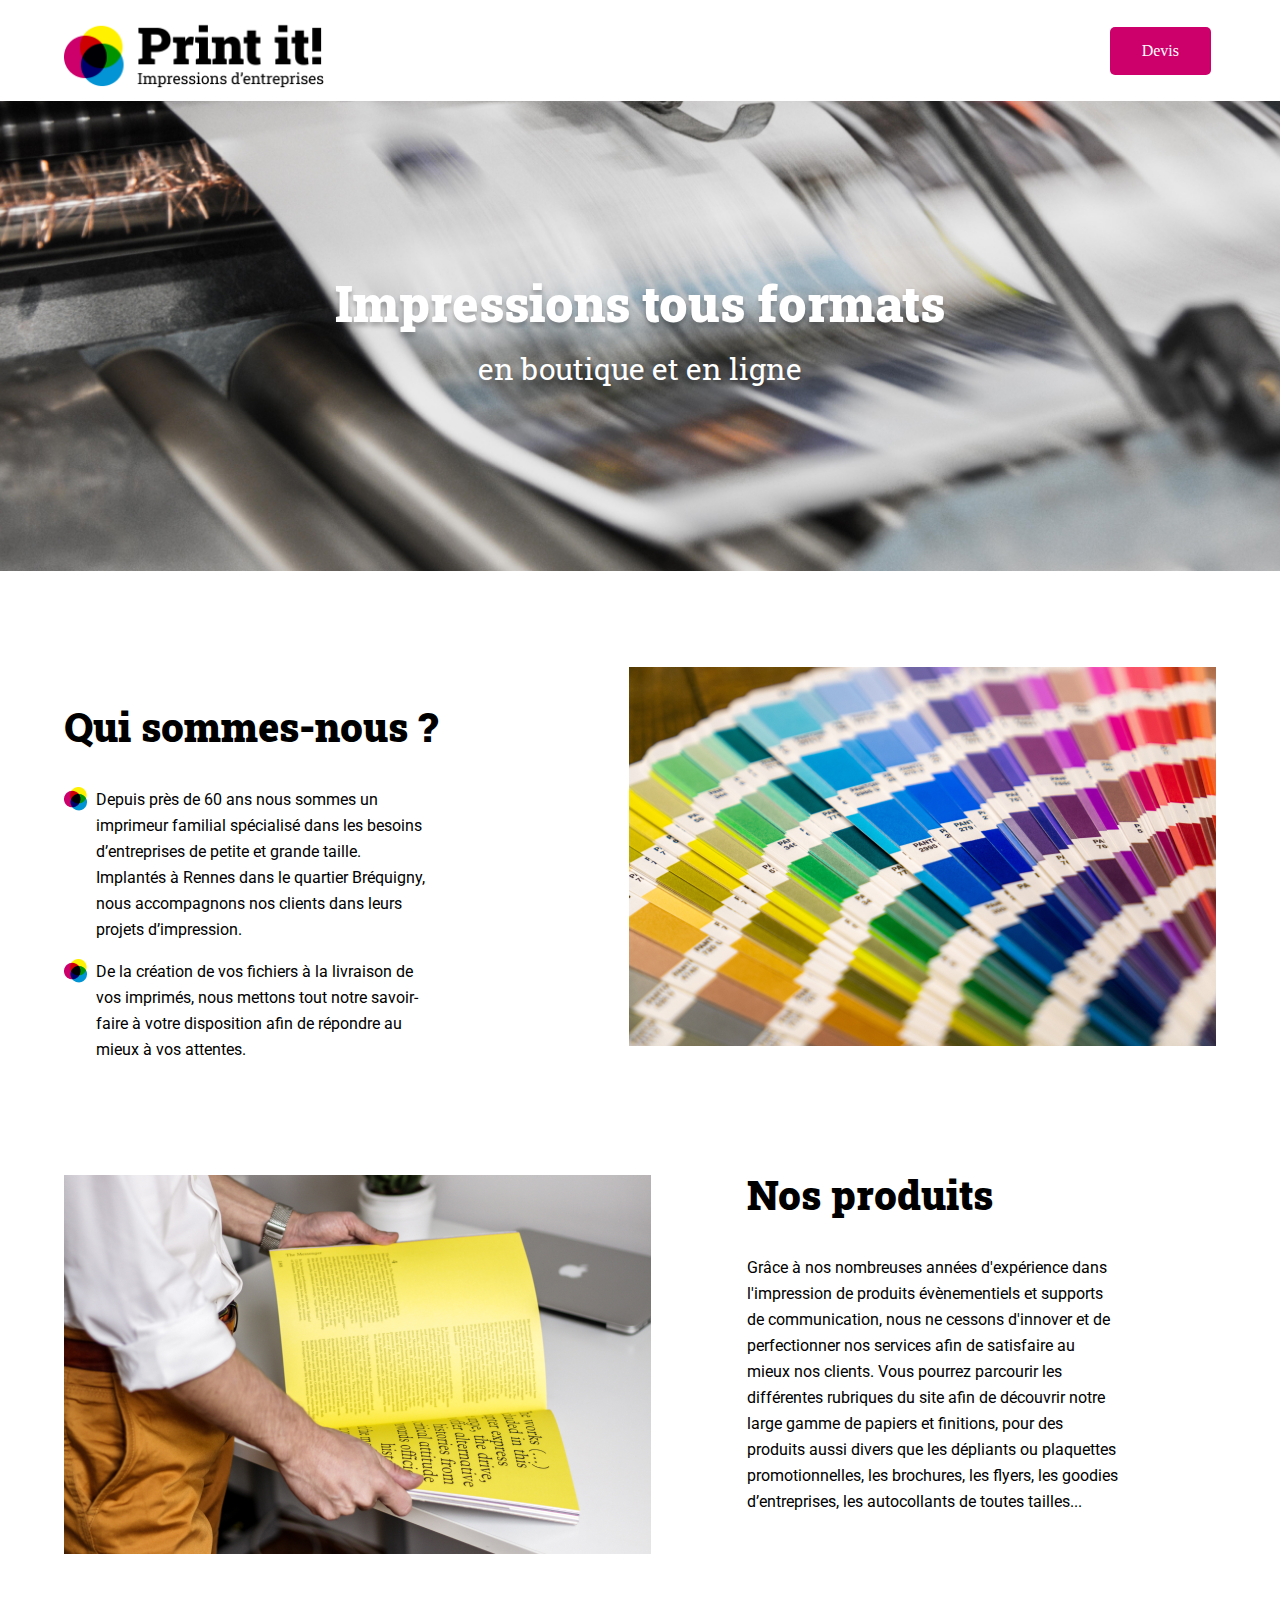
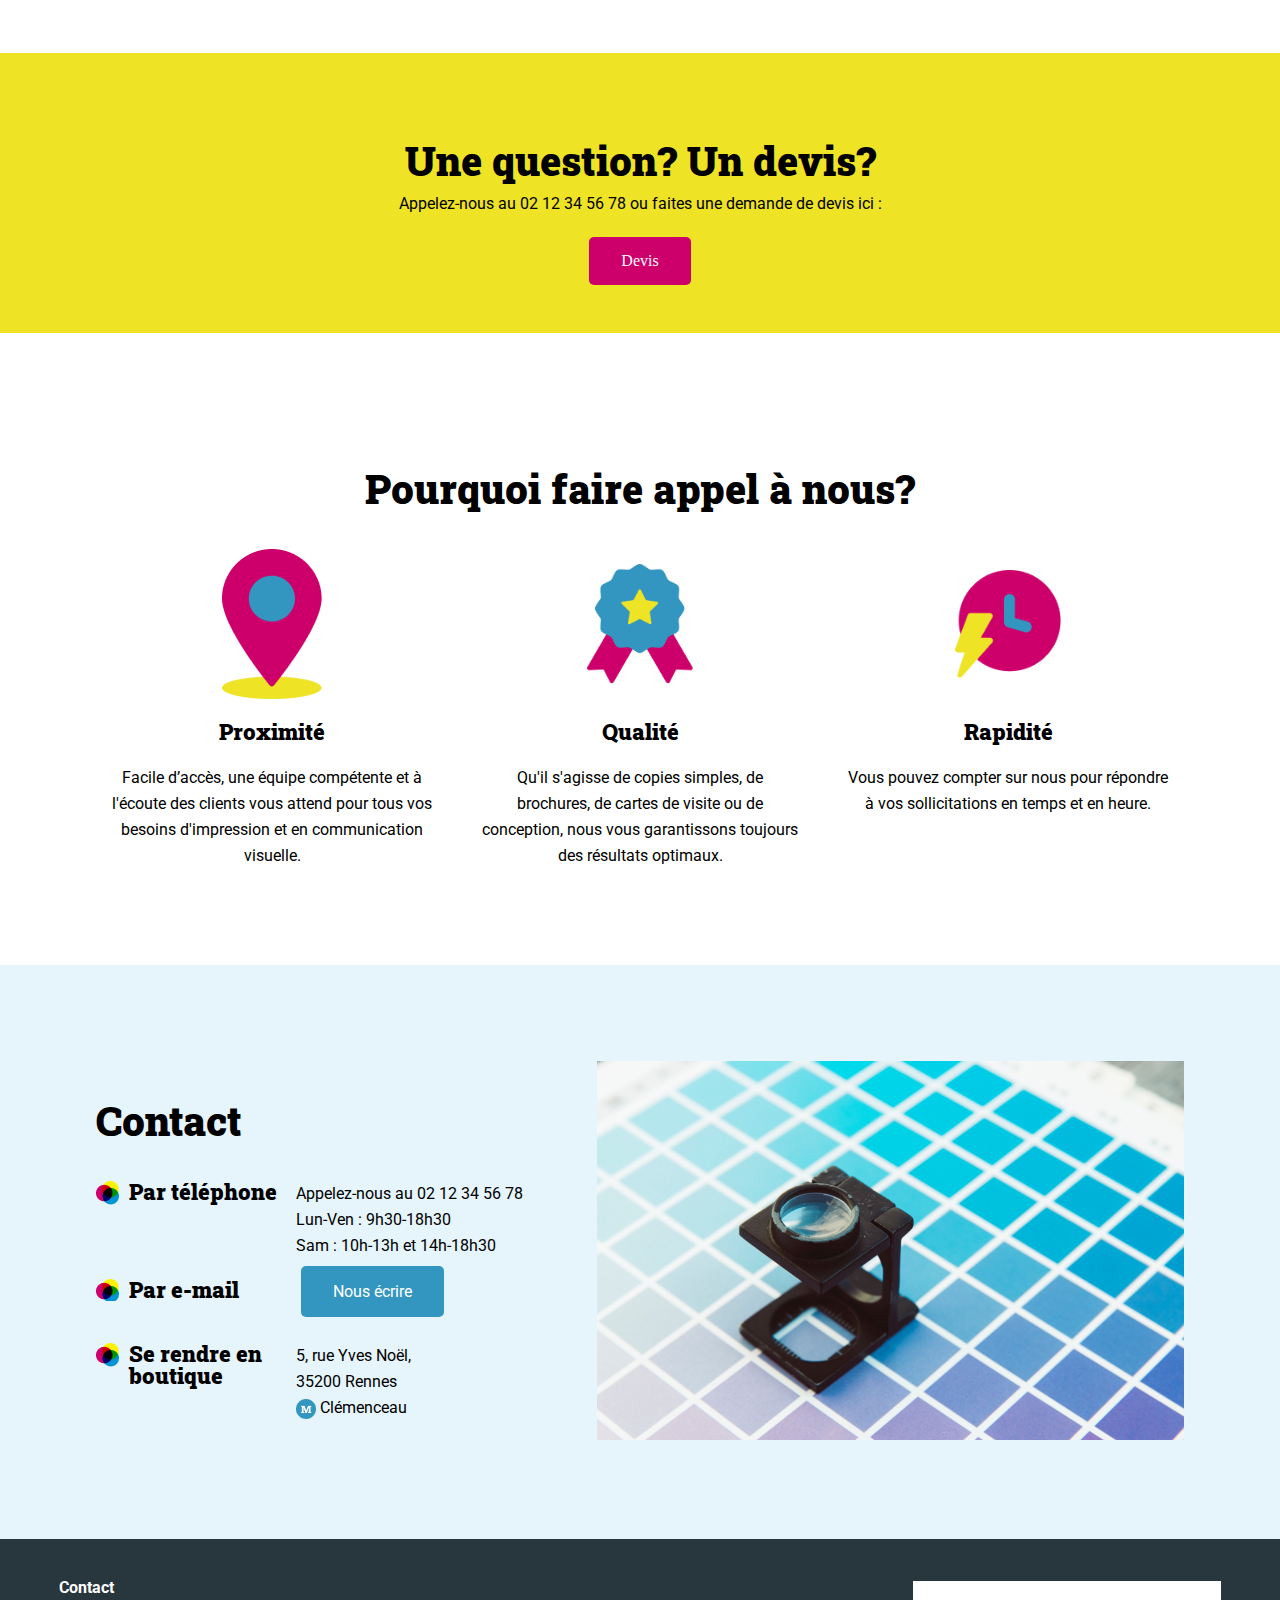
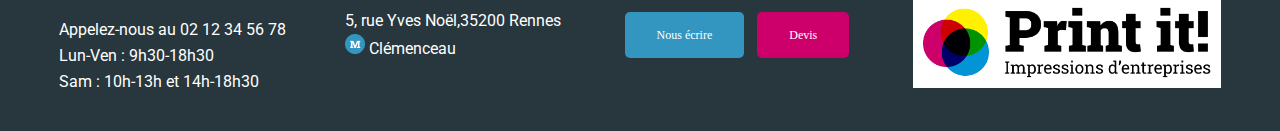
==== Print-it-JS-main/index.html @ ac0b1ecd "Initialisation" ====
<!DOCTYPE html>
<html lang="fr">
<head>
	<meta charset="UTF-8">
	<meta name="viewport" content="width=device-width, initial-scale=1.0">
	<title>Print it ! - Impressions d'entreprise</title>
	<link rel="stylesheet" href="./assets/style.css">
	<link rel="preconnect" href="https://fonts.googleapis.com">
	<link rel="preconnect" href="https://fonts.gstatic.com" crossorigin>
	<link href="https://fonts.googleapis.com/css2?family=Roboto:wght@400;700&family=Roboto+Slab:wght@400;900&display=swap" rel="stylesheet">
</head>
<body>
<header class="container">
	<h1>
		<img class="logo" src="./assets/images/logo.png" alt="Print it ! Impressions d'entreprises" >
	</h1>
	<a class="btn devis" href="mailto:contact@print-it.tld">Devis</a>
</header>
<main>
	<div id="banner">
		<img class="banner-img" src="./assets/images/slideshow/slide1.jpg" alt="Banner Print-it">
		<p>Impressions tous formats <span>en boutique et en ligne</span></p>
		<div class="dots">
		</div>
	</div>
	<section id="about-us" class="container">
		<div>
			<h2>Qui sommes-nous ?</h2>
			<ul>
				<li>Depuis près de 60 ans nous sommes un imprimeur familial spécialisé dans les besoins d’entreprises de petite et grande taille. Implantés à Rennes dans le quartier Bréquigny, nous accompagnons nos clients dans leurs projets d’impression.</li>
				<li>De la création de vos fichiers à la livraison de vos imprimés, nous mettons tout notre savoir-faire à votre disposition afin de répondre au mieux à vos attentes.</li>
			</ul>
		</div>
		<aside>
			<img src="./assets/images/colors.jpg" alt="palette multicolore">
		</aside>
	</section>
	<section id="products" class="container">
		<div>
			<h2>Nos produits</h2>
			<p>Grâce à nos nombreuses années d'expérience dans l'impression de produits évènementiels et supports de communication, nous ne cessons d'innover et de perfectionner nos services afin de satisfaire au mieux nos clients. Vous pourrez parcourir les différentes rubriques du site afin de découvrir notre large gamme de papiers et finitions, pour des produits aussi divers que les dépliants ou plaquettes promotionnelles, les brochures, les flyers, les goodies d’entreprises, les autocollants de toutes tailles... </p>
		</div>
		<aside>
			<img src="./assets/images/yellow-book.jpg" alt="Imprimeur avec un livre jaune dans les mains">
		</aside>

	</section>
	<section id="question" class="bg-yellow">
		<h2>Une question? Un devis?</h2>
		<p>Appelez-nous au 02 12 34 56 78 ou faites une demande de devis ici :</p>
		<a href="mailto:contact@print-it.tld" class="btn devis">Devis</a>
	</section>
	<section id="why-us" class="container">
		<h2>Pourquoi faire appel à nous?</h2>
		<div>
			<article>
				<img src="./assets/images/proximity-icon.png" alt="Icone Proximité">
				<h3>Proximité</h3>
				<p>Facile d’accès, une équipe compétente et à l'écoute des clients vous attend pour tous vos besoins d'impression et en communication visuelle.</p>
			</article>
			<article>
				<img src="./assets/images/quality-icon.png" alt="Icone Qualité">
				<h3>Qualité</h3>
				<p>Qu'il s'agisse de copies simples, de brochures, de cartes de visite ou de conception, nous vous garantissons toujours des résultats optimaux.</p>
			</article>
			<article>
				<img src="./assets/images/speedy-icon.png" alt="Rapidité Qualité">
				<h3>Rapidité</h3>
				<p>Vous pouvez compter sur nous pour répondre à vos sollicitations en temps et en heure.</p>
			</article>
		</div>
	</section>
	<section id="contact" class="bg-lightblue">
		<div class="container">
			<div>
				<h2>Contact</h2>
				<div>
					<h3>Par téléphone</h3>
					<ul>
						<li>Appelez-nous au 02 12 34 56 78</li>
						<li>Lun-Ven : 9h30-18h30</li>
						<li>Sam : 10h-13h et 14h-18h30</li>
					</ul>
				</div>
				<div>
					<h3>Par e-mail</h3>
					<p>
						<a href="mailto:contact@print-it.tld" class="btn">Nous écrire</a>
					</p>
				</div>
				<div>
					<h3>Se rendre en boutique</h3>
					<p>5, rue Yves Noël,<br>
						35200 Rennes<br>
						<img class="inline-icon" src="./assets/images/metro.png" alt="metro"/> Clémenceau</p>
				</div>
			</div>
			<div>
				<img src="./assets/images/magnifying-glass.jpg" alt="Loupe avec palette bleue">
			</div>

		</div>
	</section>
</main>
<footer>
	<div>
		<p class="footer-contact">Contact</p>
		<ul>
			<li>Appelez-nous au 02 12 34 56 78</li>
			<li>Lun-Ven : 9h30-18h30</li>
			<li>Sam : 10h-13h et 14h-18h30</li>
		</ul>
	</div>
	<div>
		<p>5, rue Yves Noël,35200 Rennes<br>
			<img src="./assets/images/metro.png" alt="metro"/> Clémenceau</p>
	</div>
	<div>
		<a href="mailto:contact@print-it.tld" class="btn">Nous écrire</a>
		<a href="mailto:contact@print-it.tld?subject=Demande&nbsp;de&nbsp;devis" class="btn devis">Devis</a>
	</div>
	<div>
		<img class="footer-logo" src="./assets/images/logo.png" alt="Print it ! Impressions d'entreprises" >
	</div>
</footer>
<script src="./assets/script.js"></script>
</body>
</html>
---- Print-it-JS-main/assets/style.css ----
/* variables declaration */
:root {
	--primary-color: #3396C0;
	--secondary-color: #CD006B;
	--third-color: #EEE325;
}

/* Reset CSS */
* {
	-webkit-box-sizing: border-box;
	-moz-box-sizing: border-box;
	box-sizing: border-box;
}
html, body, div, span, applet, object, iframe,
h1, h2, h3, h4, h5, h6, p, blockquote, pre,
a, abbr, acronym, address, big, cite, code,
del, dfn, em, img, ins, kbd, q, s, samp,
small, strike, strong, sub, sup, tt, var,
b, u, i, center,
dl, dt, dd, ol, ul, li,
fieldset, form, label, legend,
table, caption, tbody, tfoot, thead, tr, th, td,
article, aside, canvas, details, embed,
figure, figcaption, footer, header, hgroup,
menu, nav, output, ruby, section, summary,
time, mark, audio, video {
	margin: 0;
	padding: 0;
	border: 0;
	font: inherit;
	font-size: 100%;
	vertical-align: baseline;
}
/* HTML5 display-role reset for older browsers */
article, aside, details, figcaption, figure,
footer, header, hgroup, menu, nav, section {
	display: block;
}
body {
	line-height: 1;
}
ol, ul {
	list-style: none;
}
blockquote, q {
	quotes: none;
}
blockquote:before, blockquote:after,
q:before, q:after {
	content: none;
}
table {
	border-collapse: collapse;
	border-spacing: 0;
}
body {

}
section {
	margin-block: 6em;
}
h2 {
	font-family: 'Roboto Slab', sans-serif;
	font-size: 40px;
	font-weight: 900;
	margin-block: 1em;
}
h3{
	font-family: 'Roboto Slab', sans-serif;
	font-size: 22px;
	font-weight: 900;
	margin-block: 1em;
}

p, li {
	font-family: Roboto, sans-serif;
	font-size: 16px;
	line-height: 26px;
}
.container {
	max-width: 1440px;
	margin-inline:auto;
	padding-inline: 5%;
}
header {
	display: flex;
	justify-content: space-between;
	align-items: center;
}
.logo{
	width: 260px;
	margin-block: 10px;
}

.btn {
	background-color: var(--primary-color) ;
	padding: 16px 32px;
	margin-inline:5px;
	border-radius: 5px;
	color: white;
	text-decoration: none;
}
.devis {
	background-color: var(--secondary-color);
}

#banner {
	display: flex;
	flex-direction: column;
	align-items: center;
	justify-content: center;
	width: 100%;
	min-height: 470px;
	position: relative;
}
.banner-img {
	position: absolute;
	width: 100%;
	height: 100%;
	z-index: -1;
	object-fit: cover;
	object-position: center;
}
/* Code CSS en prévision de l'ajout d'un carousel pour la bannière */
/* Gestion des fleches du carrousel */
#banner .arrow {
	position: absolute;
}
#banner .arrow_left {
	left: 10px;
}
#banner .arrow_right {
	right: 10px;
}
/* Gestion des points du carrousel */
.dots {
	position: absolute;
	bottom: 40px;
	display: flex;
}
.dot {
	margin-inline: 5px;
	width: 13px;
	height: 13px;
	background-color: #ffffff00;
	border: 3px solid #fff;
	border-radius: 100%;
	box-shadow: 0 4px 4px rgba(0, 0, 0, 0.25);;
}
.dot_selected {
	background-color: #fff;
}
/* Fin du code CSS pour le carousel */
#banner p {
	font-family: 'Roboto Slab', sans-serif;
	font-weight: 900;
	font-size: 50px;
	line-height: 66px;
	color: white;
	text-shadow: 0 4px 4px rgba(0, 0, 0, 0.25);
	text-align: center;
}
#banner span {
	display: block;
	font-weight: 400;
	font-size: 30px;
}
#about-us {
	display: flex;
}
#about-us article, #about-us aside {
	flex:1;
}
#about-us li {
	background: url("./images/tricolor-icon.png") no-repeat left top;
	font-size: 16px;
	line-height: 26px;
	padding-left:2em;
	width: 65%;
	margin-bottom: 1em;

}

#products {
	display: flex;
	align-items: flex-start;
	flex-direction: row-reverse;
}
#products div, #products aside {
	flex:1;
}
#products div {
	padding: 0 6em;
}
#products h2 {
	margin-top: 0;
}
.bg-yellow {
	background-color: var(--third-color);
}
#question {
	display: flex;
	flex-direction: column;
	align-items: center;
	padding-block: 3em;
}
#question h2 {
	margin-bottom: 10px;
}
#question p {
	margin-bottom: 20px;
}

#why-us {
	display: flex;
	flex-direction: column;
	text-align: center;
}
#why-us > div{
	display: flex;
	justify-content: space-evenly;
}
#why-us article {
	max-width: 320px;
	display: flex;
	flex-direction: column;
}
#why-us img {
	width: 33%;
	height: 150px;
	text-align: center;
	margin-inline: auto;
	margin-block: 0;
	object-fit: contain;
}

.bg-lightblue{
	background-color: #E6F4FB;
}
#contact {
	margin-bottom: 0;
}
#contact article, #contact div {
	flex:1;
}


#contact .container {
	flex-direction: row;
	display: flex;
	padding: 6em ;
}

#contact .container > div > div {
	display: flex;
	padding-bottom: 20px;
}

#contact h3 {
	margin-top: 0;
	background: url("./images/tricolor-icon.png") no-repeat left top;
	padding-left:1.5em;
	width: 200px;
}
.inline-icon {
	vertical-align: middle;
}
footer {
	background-color: #28363D;
	color: white;
	display: flex;
	padding-block: 3em;
	justify-content: space-evenly;
	font-size: 12px;
	align-items: center;
}
footer div {

	position: relative;
}
.footer-logo {
	background-color: white;
	max-width: 308px;
	padding: 10px;
}
.footer-contact {
	margin-bottom: 1em;
	font-weight: 700;
	font-size: 16px;

}

@media all and (max-width: 1250px) {
	#contact > article {
		flex: 2;
	}
}
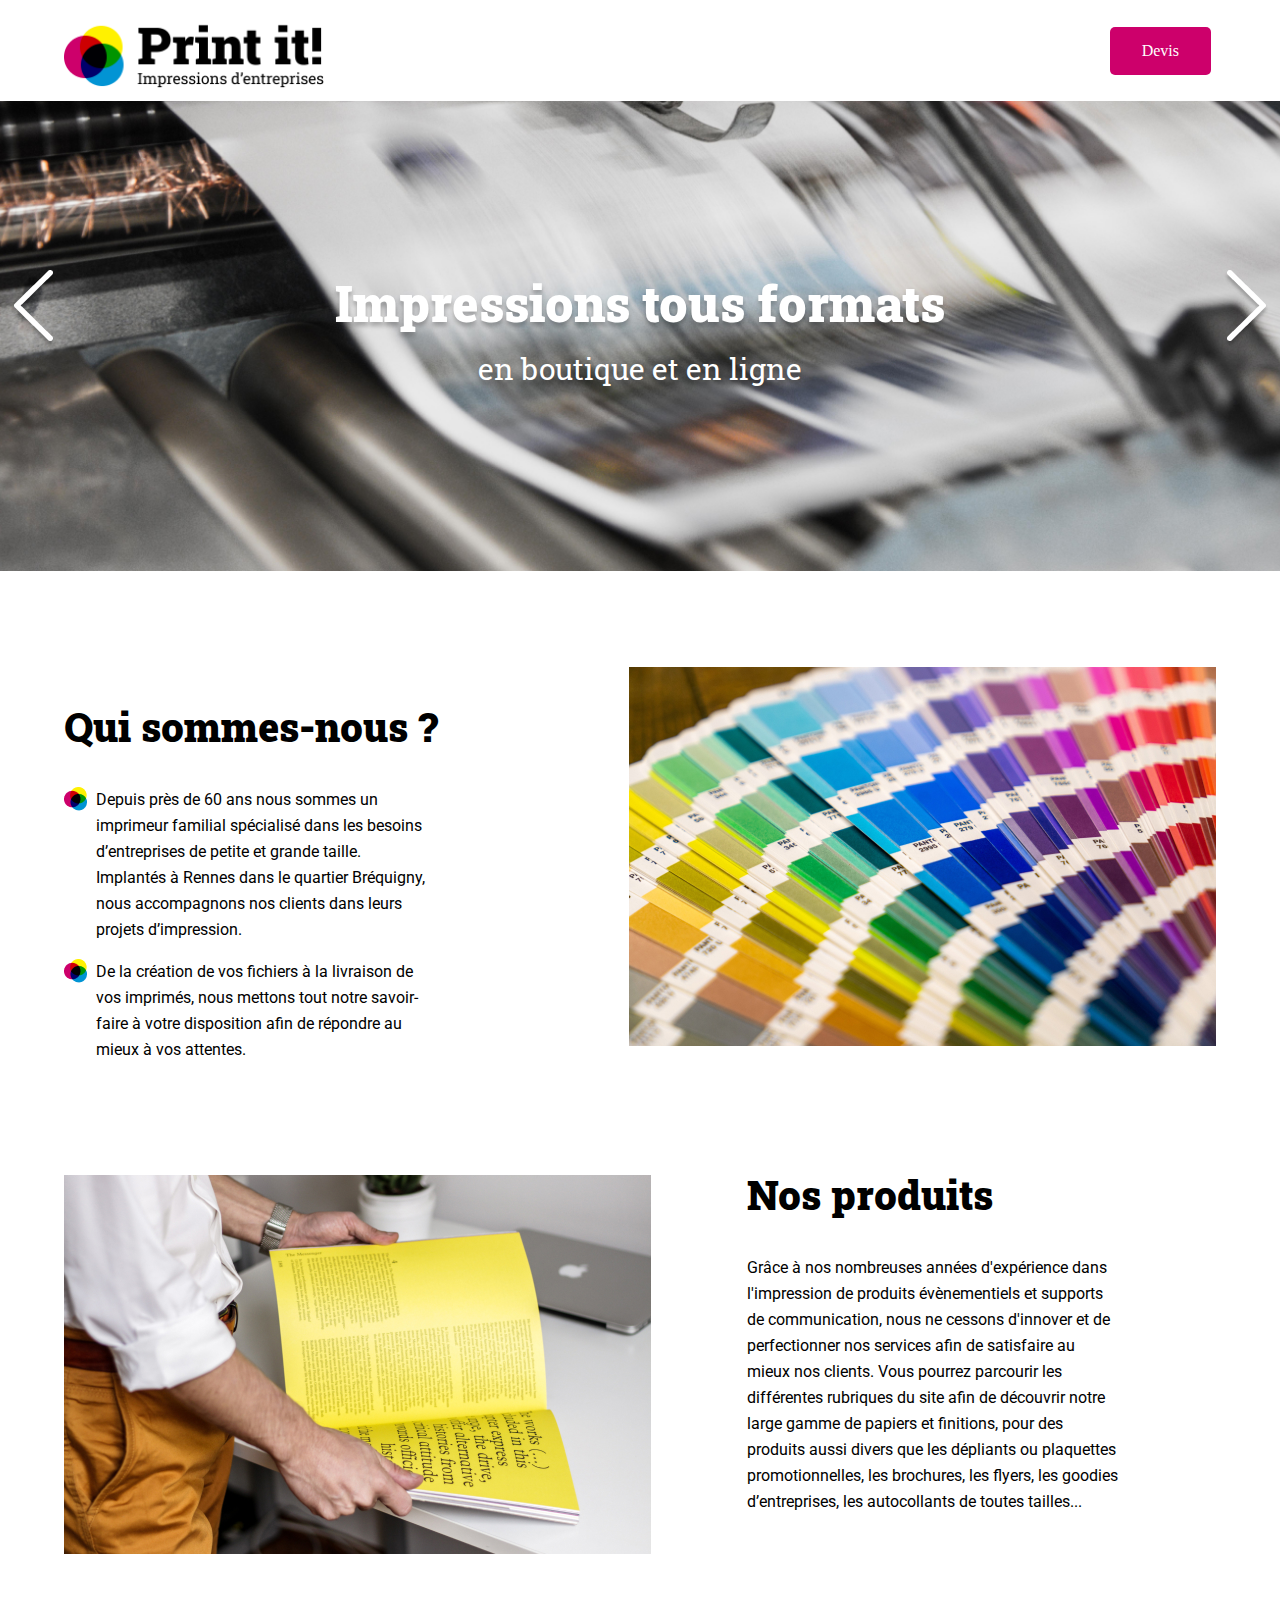
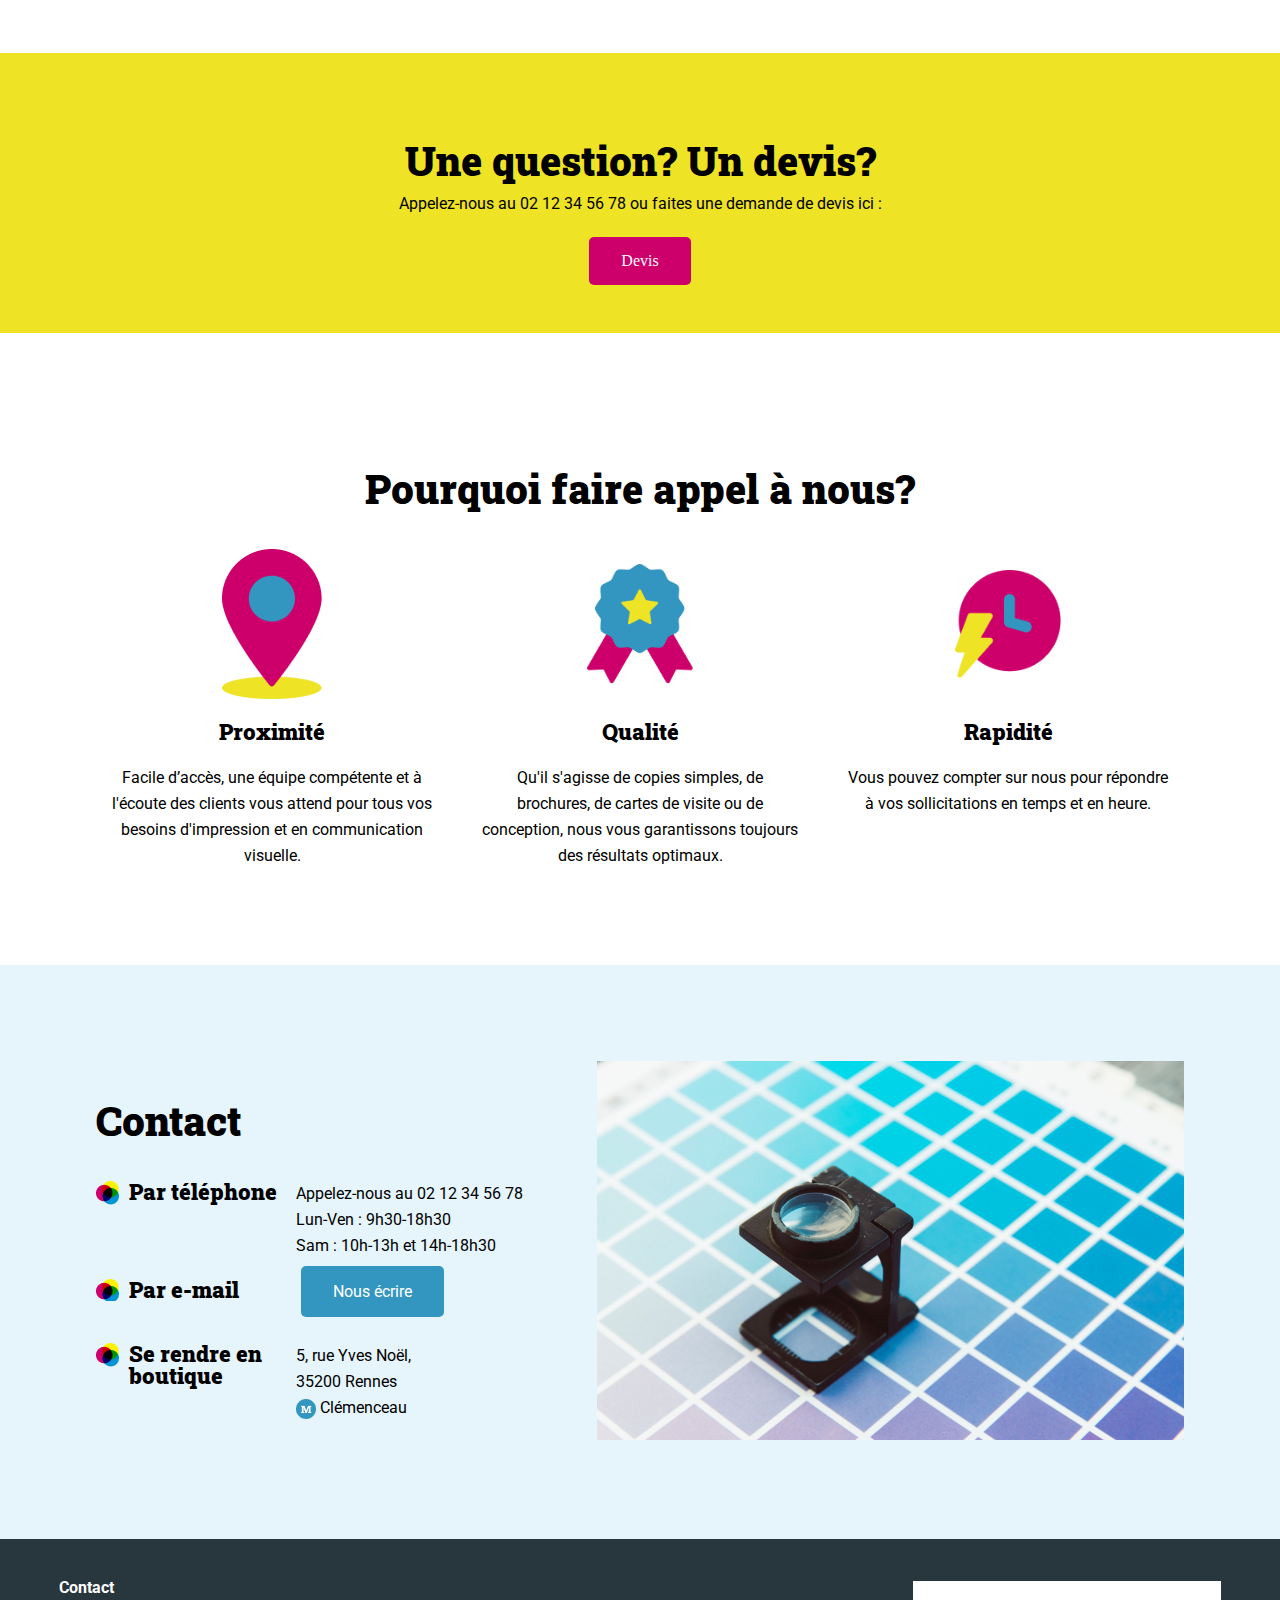
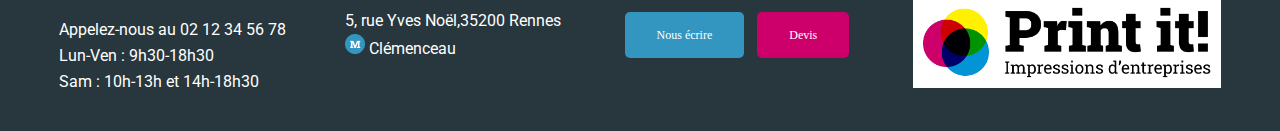
==== commit f1f73734: "Mise en place des flèches + addEventListener" ====
--- a/Print-it-JS-main/index.html
+++ b/Print-it-JS-main/index.html
@@ -18,6 +18,10 @@
 </header>
 <main>
 	<div id="banner">
+		<div>
+			<img id="arrow_left" class="arrow arrow_left" src="assets/images/arrow_left.png" alt="flêche de gauche">
+			<img id="arrow_right" class="arrow arrow_right" src="assets/images/arrow_right.png" alt="flêche de droite">
+		</div>
 		<img class="banner-img" src="./assets/images/slideshow/slide1.jpg" alt="Banner Print-it">
 		<p>Impressions tous formats <span>en boutique et en ligne</span></p>
 		<div class="dots">
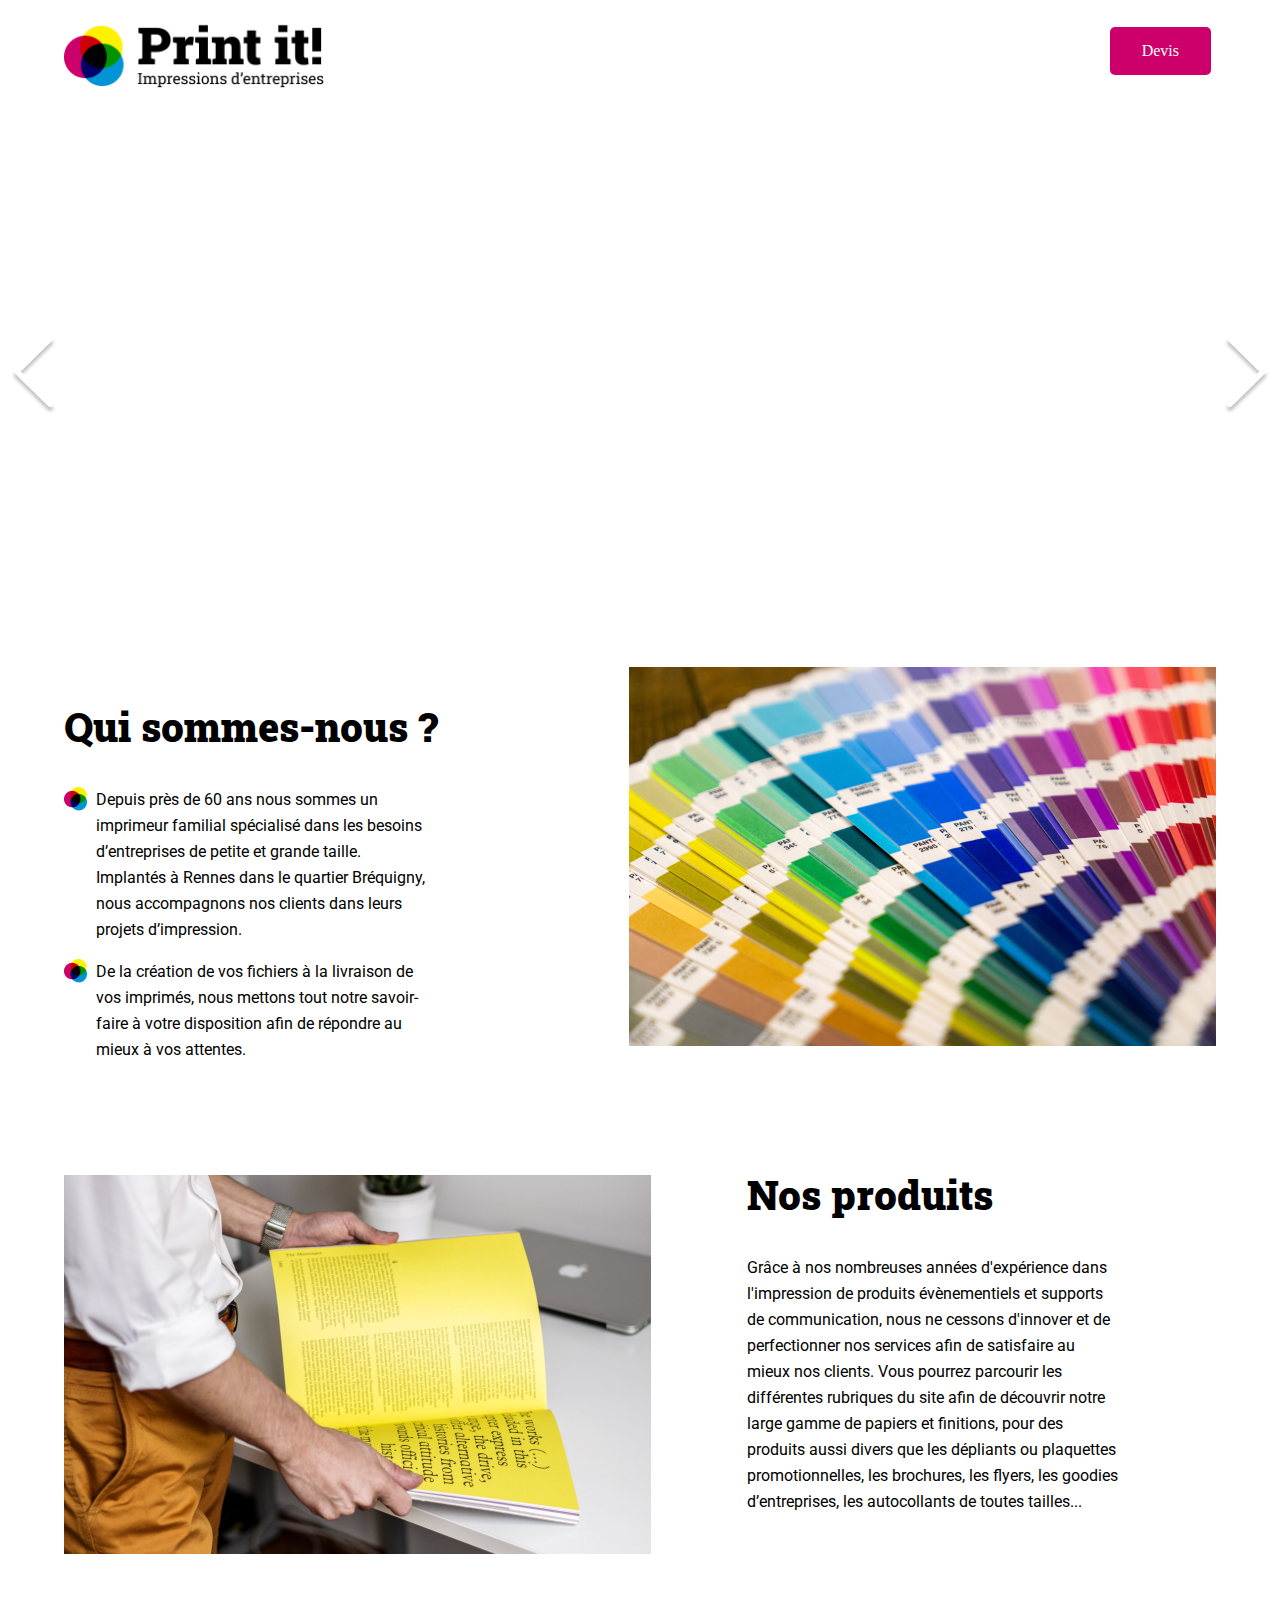
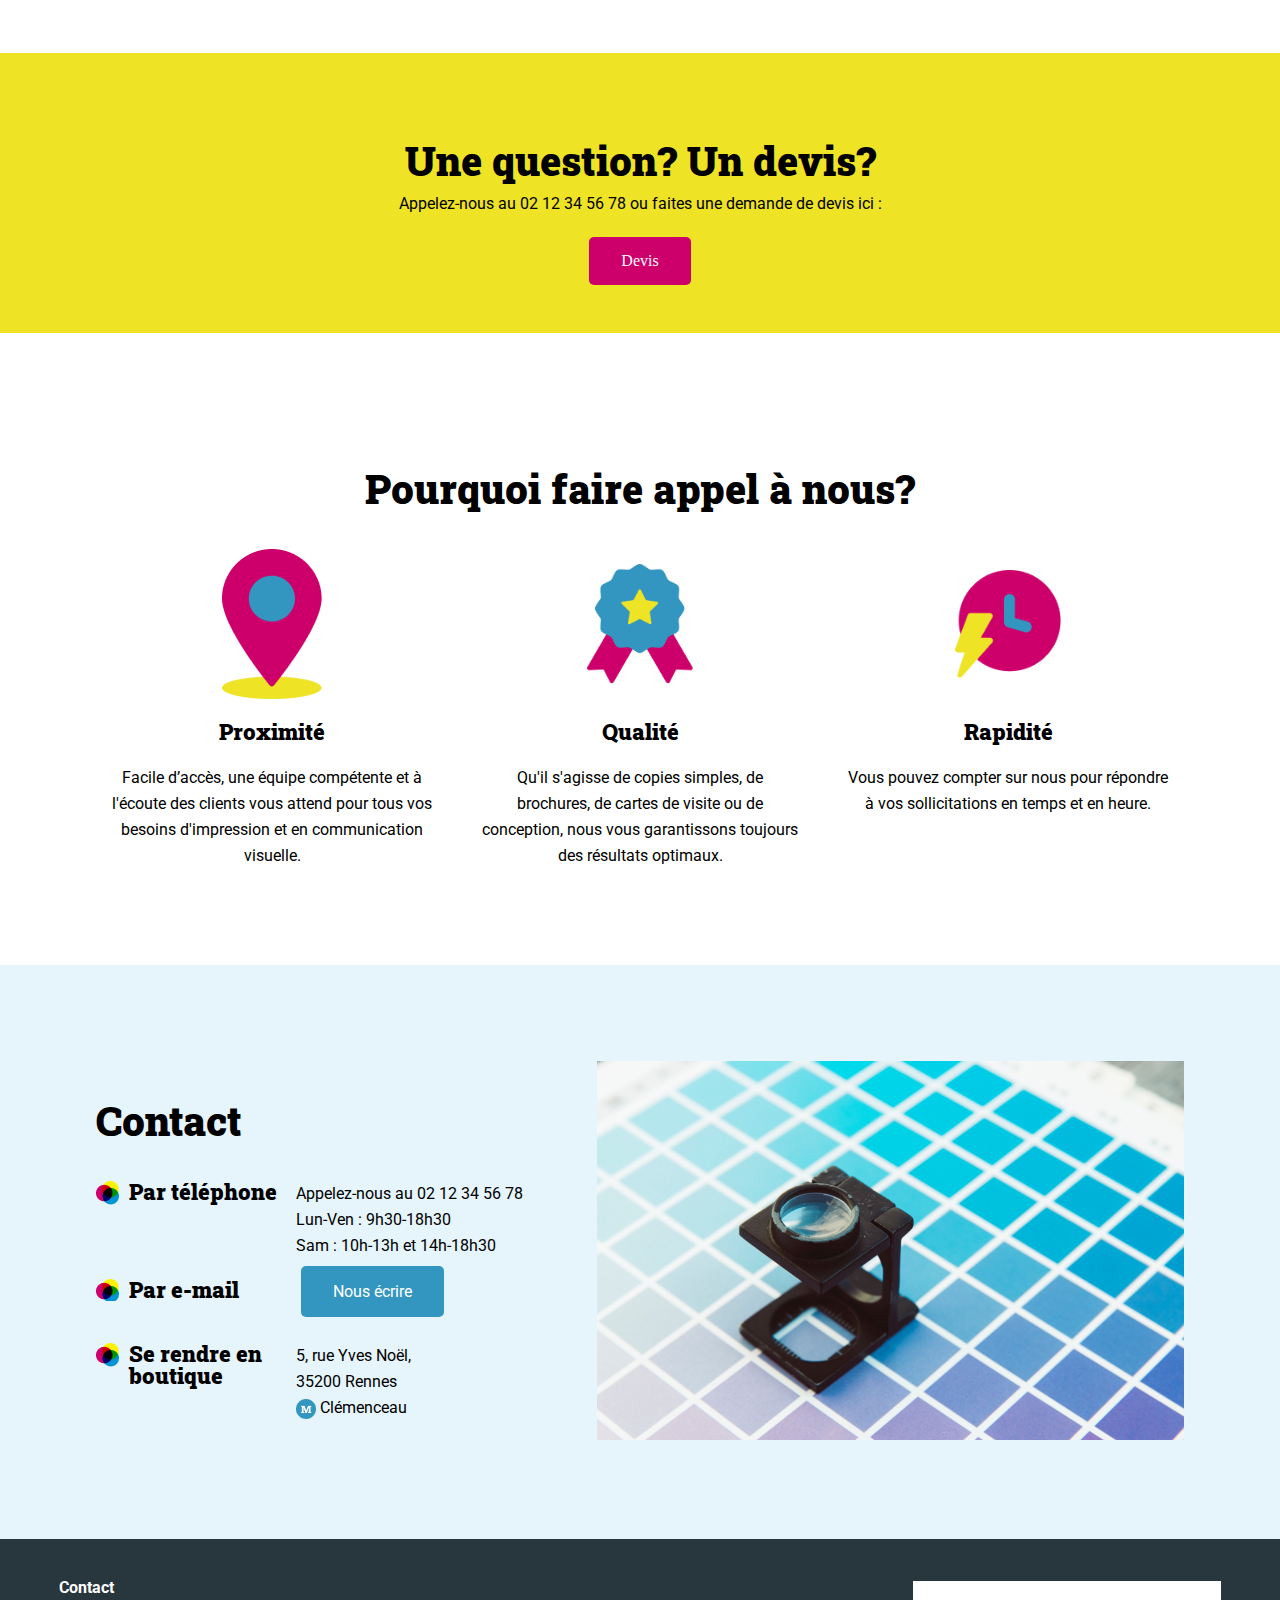
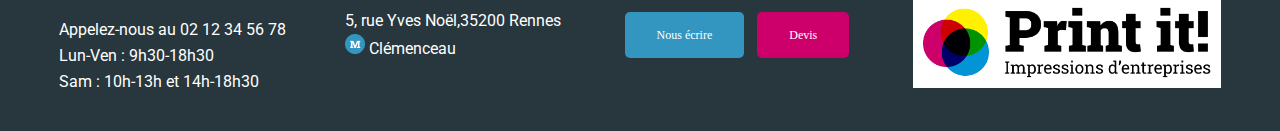
==== commit 24cb6e9d: "Ajout de la fonction qui permet de faire défiler" ====
--- a/Print-it-JS-main/index.html
+++ b/Print-it-JS-main/index.html
@@ -22,8 +22,6 @@
 			<img id="arrow_left" class="arrow arrow_left" src="assets/images/arrow_left.png" alt="flêche de gauche">
 			<img id="arrow_right" class="arrow arrow_right" src="assets/images/arrow_right.png" alt="flêche de droite">
 		</div>
-		<img class="banner-img" src="./assets/images/slideshow/slide1.jpg" alt="Banner Print-it">
-		<p>Impressions tous formats <span>en boutique et en ligne</span></p>
 		<div class="dots">
 		</div>
 	</div>
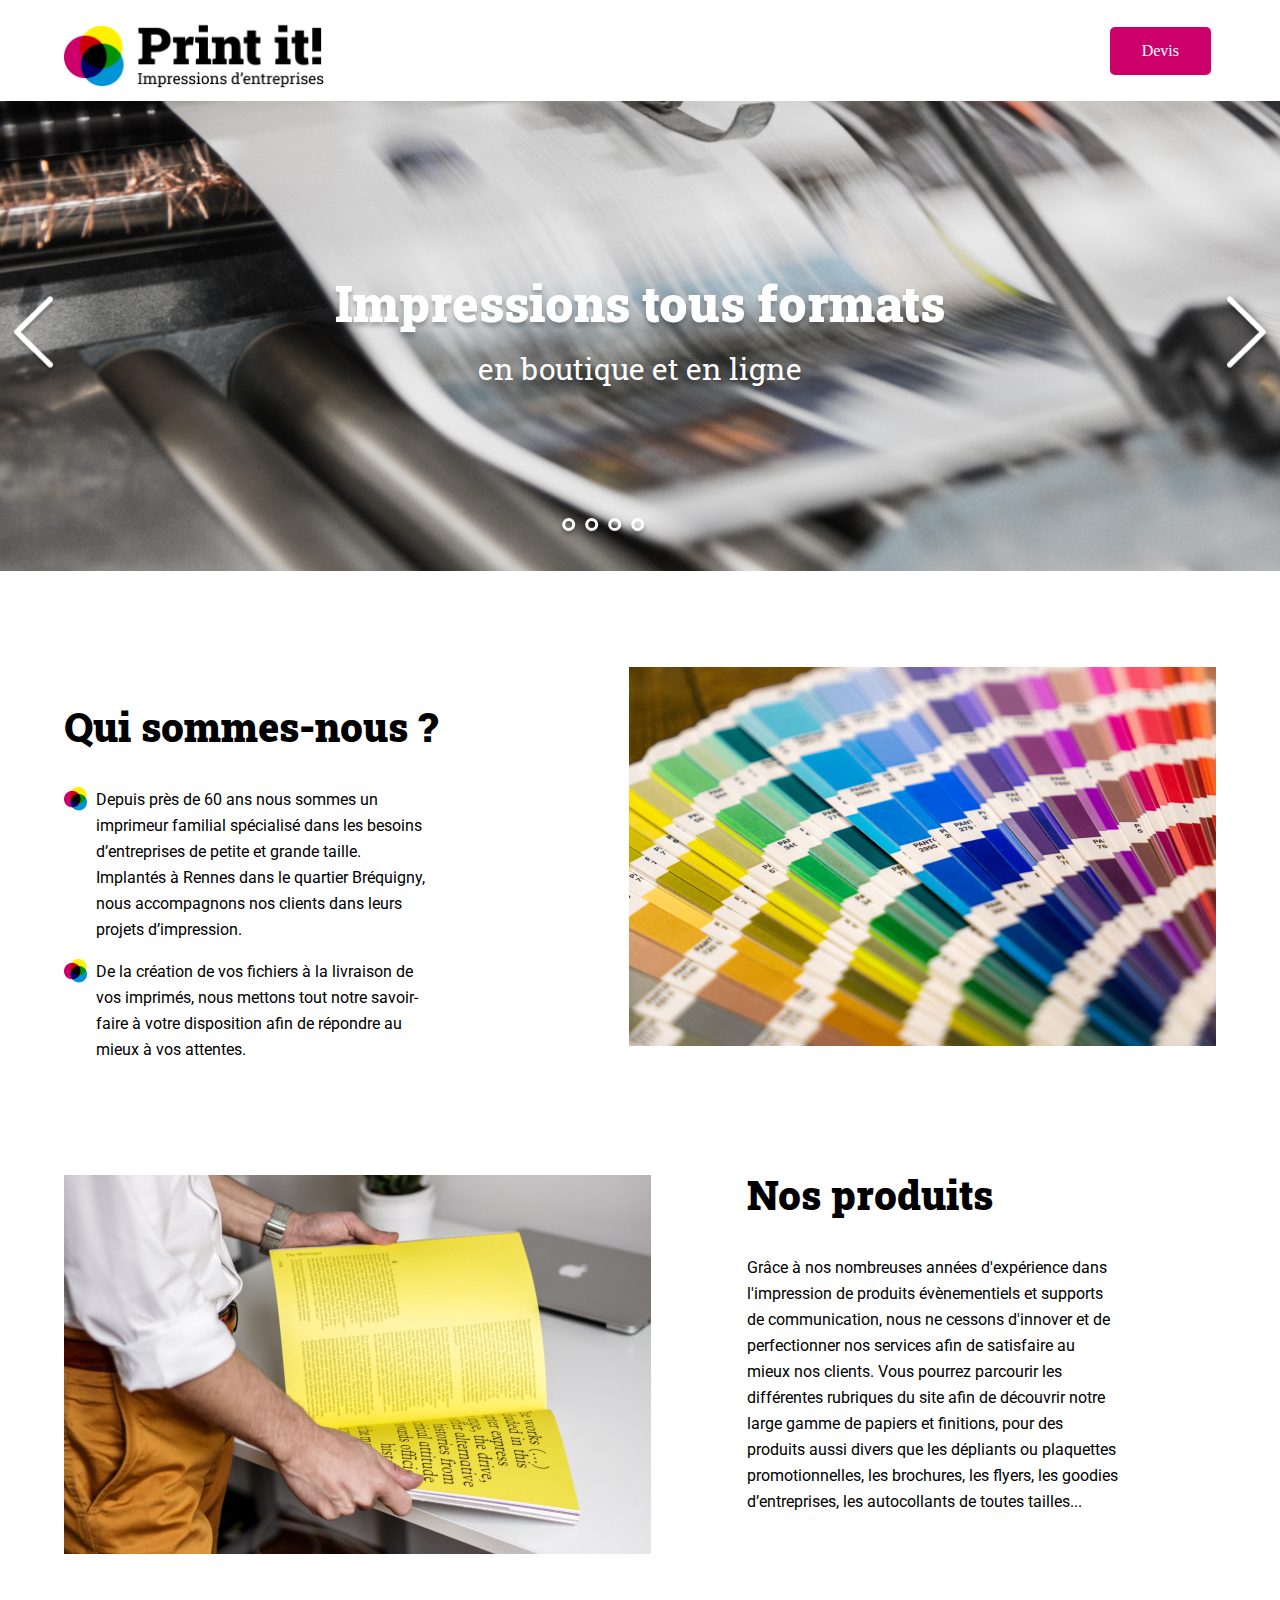
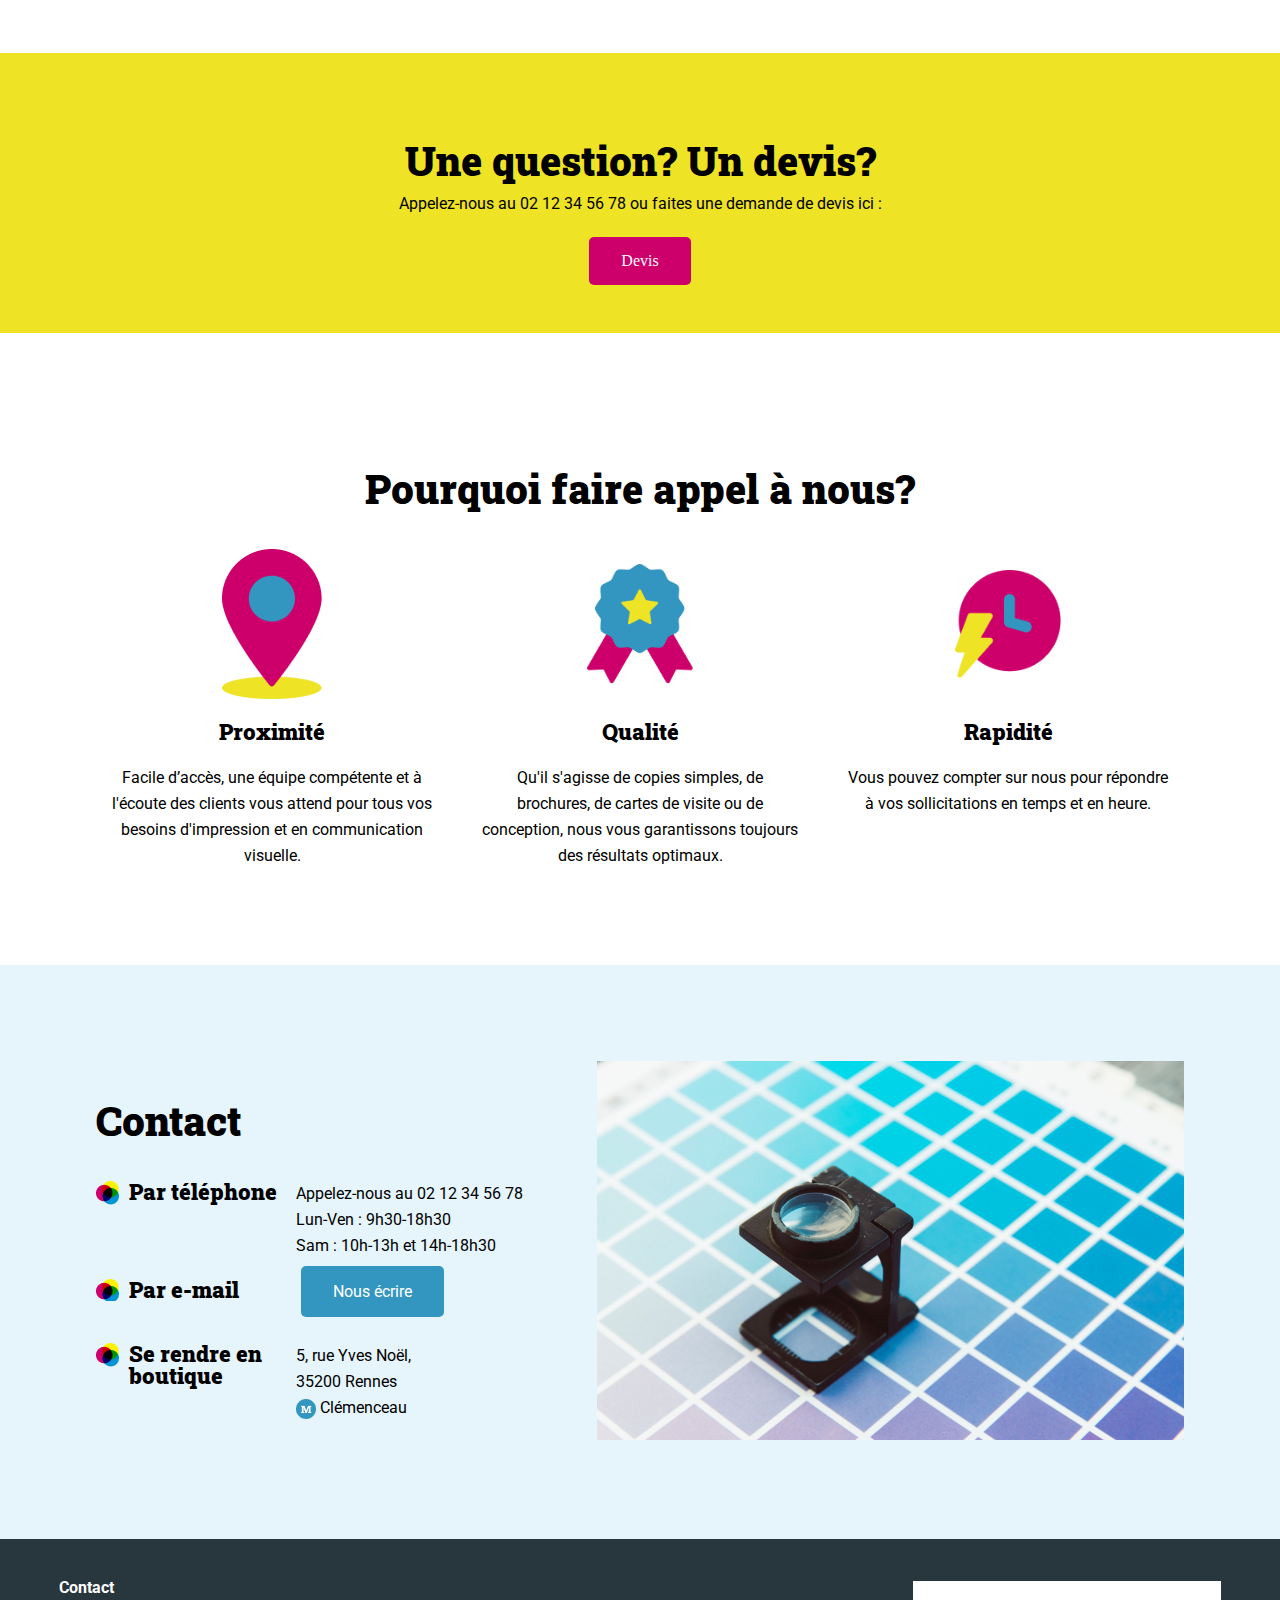
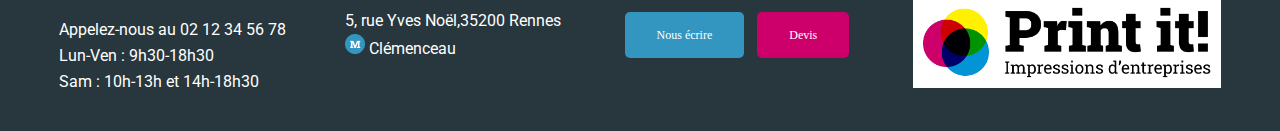
==== commit 29edf72f: "correction bugs + ajout du css" ====
--- a/Print-it-JS-main/index.html
+++ b/Print-it-JS-main/index.html
@@ -18,12 +18,14 @@
 </header>
 <main>
 	<div id="banner">
-		<div>
-			<img id="arrow_left" class="arrow arrow_left" src="assets/images/arrow_left.png" alt="flêche de gauche">
-			<img id="arrow_right" class="arrow arrow_right" src="assets/images/arrow_right.png" alt="flêche de droite">
-		</div>
-		<div class="dots">
-		</div>
+			<div id="container">
+				<div>
+					<img id="arrow_left" class="arrow arrow_left" src="assets/images/arrow_left.png" alt="flêche de gauche">
+					<img id="arrow_right" class="arrow arrow_right" src="assets/images/arrow_right.png" alt="flêche de droite">
+				</div>
+				<div class="dots" id="dots">
+				</div>
+			</div>
 	</div>
 	<section id="about-us" class="container">
 		<div>
--- a/Print-it-JS-main/assets/style.css
+++ b/Print-it-JS-main/assets/style.css
@@ -113,18 +113,23 @@
 	min-height: 470px;
 	position: relative;
 }
-.banner-img {
+#container .banner-img {
 	position: absolute;
+	top: 0px;
+	left: 0;
 	width: 100%;
 	height: 100%;
-	z-index: -1;
 	object-fit: cover;
 	object-position: center;
 }
+
+
 /* Code CSS en prévision de l'ajout d'un carousel pour la bannière */
 /* Gestion des fleches du carrousel */
 #banner .arrow {
 	position: absolute;
+	z-index: 1;
+	transform: translateY(-50%);
 }
 #banner .arrow_left {
 	left: 10px;
@@ -137,6 +142,8 @@
 	position: absolute;
 	bottom: 40px;
 	display: flex;
+	z-index: 1;
+	transform: translateX(-90%)
 }
 .dot {
 	margin-inline: 5px;
@@ -152,6 +159,10 @@
 }
 /* Fin du code CSS pour le carousel */
 #banner p {
+	position: absolute;
+	top: 50%;
+    left: 50%;
+    transform: translate(-50%, -50%);
 	font-family: 'Roboto Slab', sans-serif;
 	font-weight: 900;
 	font-size: 50px;
@@ -159,11 +170,13 @@
 	color: white;
 	text-shadow: 0 4px 4px rgba(0, 0, 0, 0.25);
 	text-align: center;
+	
 }
 #banner span {
 	display: block;
 	font-weight: 400;
 	font-size: 30px;
+	
 }
 #about-us {
 	display: flex;
